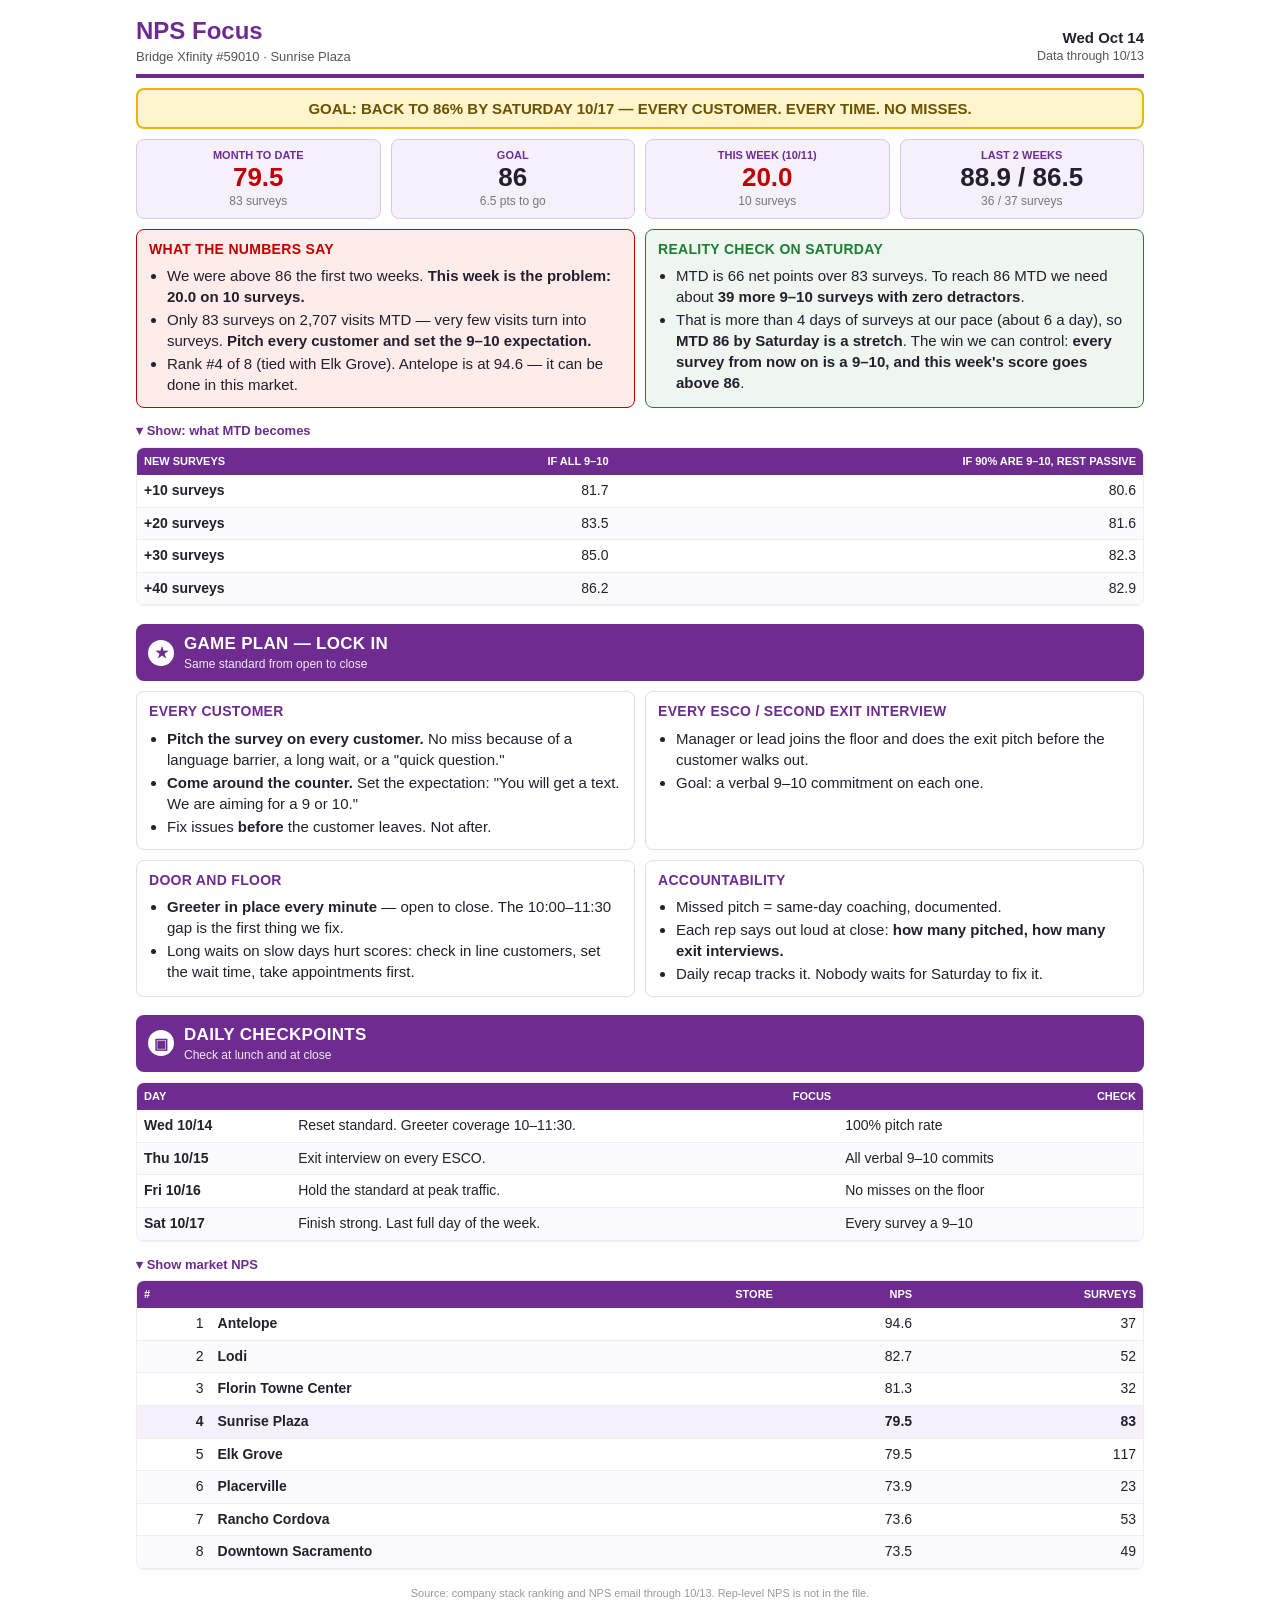
==== nps/index.html @ e445a286 "Add NPS Focus page; fix Kevin from Day 13 file Co-Authored-By: Claude Sonnet 5.5 <noreply@anthropic." ====
<!DOCTYPE html>
<html lang="en"><head><meta charset="UTF-8"><meta name="viewport" content="width=device-width, initial-scale=1">
<title>NPS Focus — Bridge Xfinity #59010 — Back to 86% by Saturday</title>
<style>
:root{--p:#6E2C91;--pl:#F5F0FA;--bd:#E3DCEC;--g:#1E7E34;--r:#C00000;--a:#B8720C;--t:#241F2E;--mut:#777}
*{box-sizing:border-box} body{margin:0;font-family:'Segoe UI',Arial,sans-serif;color:var(--t);background:#fff;font-size:15px;line-height:1.4;-webkit-print-color-adjust:exact;print-color-adjust:exact}
.wrap{max-width:1040px;margin:0 auto;padding:14px 16px 30px}
header{display:flex;justify-content:space-between;align-items:flex-end;border-bottom:4px solid var(--p);padding-bottom:8px;gap:10px;flex-wrap:wrap}
header h1{margin:0;font-size:24px;color:var(--p)} header .s{font-size:13px;color:#555} header .d{text-align:right;font-weight:700} header .d small{display:block;font-weight:400;color:#555}
.goalbar{background:#FFF4CE;border:2px solid #E8B800;border-radius:8px;padding:8px 12px;margin:10px 0;text-align:center;font-weight:700;color:#6b5200}
nav{display:flex;gap:6px;margin:8px 0;position:sticky;top:0;background:#fff;padding:6px 0;z-index:5}
nav a{flex:1;text-align:center;background:var(--pl);border:1px solid #D9C7EC;border-radius:6px;padding:7px 2px;color:var(--p);font-weight:700;text-decoration:none;font-size:13px}
.sec{margin-top:18px}
.band{display:flex;align-items:center;gap:10px;background:var(--p);color:#fff;border-radius:8px;padding:8px 12px;margin-bottom:10px}
.band .n{background:#fff;color:var(--p);width:26px;height:26px;border-radius:50%;font-weight:800;display:flex;align-items:center;justify-content:center;flex:none}
.band b{font-size:17px;text-transform:uppercase;letter-spacing:.3px} .band span.sub{display:block;font-size:12px;opacity:.9}
.grid{display:grid;grid-template-columns:repeat(2,1fr);gap:10px}
.card{border:1px solid var(--bd);border-radius:8px;padding:10px 12px;background:#fff}
.card h3{margin:0 0 6px;font-size:14px;color:var(--p);text-transform:uppercase;letter-spacing:.3px}
.card.alert{background:#FDECEA;border-color:var(--r)} .card.alert h3{color:var(--r)}
.card.green{background:#EEF6EF;border-color:var(--g)} .card.green h3{color:var(--g)}
.card ul{margin:0;padding-left:18px} .card li{margin:2px 0}
.tiles{display:grid;grid-template-columns:repeat(4,1fr);gap:10px;margin-bottom:10px}
.tile{background:var(--pl);border:1px solid #D9C7EC;border-radius:8px;padding:8px 10px;text-align:center}
.tile .l{font-size:11px;text-transform:uppercase;color:var(--p);font-weight:700} .tile .v{font-size:26px;font-weight:800;line-height:1.15} .tile .x{font-size:12px;color:var(--mut)}
.tile .v.red{color:var(--r)}
table{width:100%;border-collapse:collapse;font-size:14px}
th{background:var(--p);color:#fff;font-size:11px;text-transform:uppercase;padding:6px 7px;text-align:right} th:first-child,td.nm{text-align:left}
td{padding:6px 7px;text-align:right;border-bottom:1px solid #eee} td.nm{font-weight:600}
tr:nth-child(even) td{background:#FBFAFC} td.bad{background:#FDE0E0!important;color:var(--r);font-weight:800} tr.tot td{background:#EDE3F5!important;font-weight:800} tr.me td{background:#F5F0FA!important;font-weight:800}
.tw{overflow-x:auto;border:1px solid #eee;border-radius:8px}
.mut{color:var(--mut);font-size:.85em;font-weight:400}
details{margin-top:8px} summary{cursor:pointer;color:var(--p);font-weight:700;font-size:13px;padding:6px 0;list-style:none} summary::before{content:"▸ "} details[open] summary::before{content:"▾ "}
.nps{display:flex;gap:18px;align-items:center;border:1px solid var(--bd);border-radius:8px;padding:10px 14px;flex-wrap:wrap}
.nps .big{font-size:42px;font-weight:800;color:var(--r);line-height:1;text-align:center} .nps .big small{display:block;font-size:11px;color:var(--mut);font-weight:600}
.two{display:grid;grid-template-columns:1fr 1fr;gap:10px;margin:10px 0}
.nowrap td,.nowrap th{white-space:nowrap}
a{color:var(--p)} .goalbox{background:#EAF6EC;border:2px solid var(--g);border-radius:8px;padding:10px 14px;margin-bottom:10px}
.goalbox b.t{color:var(--g);text-transform:uppercase}
.foot{font-size:11px;color:#999;margin-top:16px;text-align:center}
@media(max-width:760px){.grid,.two{grid-template-columns:1fr} .tiles{grid-template-columns:repeat(2,1fr)} header h1{font-size:20px} header .d{text-align:left} table{font-size:13px}}
@page{size:11in 8.5in landscape;margin:.3in}
@media print{body{font-size:11px} nav{display:none} .wrap{max-width:none;padding:0} .sec{break-after:page;margin-top:0} .sec:last-of-type{break-after:auto} table{font-size:10.5px} .tile .v{font-size:20px} th{font-size:9px} td{padding:3px 6px} summary{display:none} details:not([open]){display:none} #ops{break-after:auto} #nps{break-after:page} .card{break-inside:avoid}}
.big2{font-size:34px;font-weight:800;color:var(--r)} .pill{display:inline-block;background:#FDECEA;color:var(--r);border-radius:10px;padding:1px 8px;font-weight:700}</style></head><body><div class="wrap">
<header><div><h1>NPS Focus</h1><div class="s">Bridge Xfinity #59010 · Sunrise Plaza</div></div><div class="d">Wed Oct 14<small>Data through 10/13</small></div></header>
<div class="goalbar">GOAL: BACK TO 86% BY SATURDAY 10/17 — EVERY CUSTOMER. EVERY TIME. NO MISSES.</div>
<div class="tiles">
<div class="tile"><div class="l">Month to date</div><div class="v red">79.5</div><div class="x">83 surveys</div></div>
<div class="tile"><div class="l">Goal</div><div class="v">86</div><div class="x">6.5 pts to go</div></div>
<div class="tile"><div class="l">This week (10/11)</div><div class="v red">20.0</div><div class="x">10 surveys</div></div>
<div class="tile"><div class="l">Last 2 weeks</div><div class="v">88.9 / 86.5</div><div class="x">36 / 37 surveys</div></div></div>
<div class="grid">
<div class="card alert"><h3>What the numbers say</h3><ul>
<li>We were above 86 the first two weeks. <b>This week is the problem: 20.0 on 10 surveys.</b></li>
<li>Only 83 surveys on 2,707 visits MTD — very few visits turn into surveys. <b>Pitch every customer and set the 9–10 expectation.</b></li>
<li>Rank #4 of 8 (tied with Elk Grove). Antelope is at 94.6 — it can be done in this market.</li></ul></div>
<div class="card green"><h3>Reality check on Saturday</h3><ul>
<li>MTD is 66 net points over 83 surveys. To reach 86 MTD we need about <b>39 more 9–10 surveys with zero detractors</b>.</li>
<li>That is more than 4 days of surveys at our pace (about 6 a day), so <b>MTD 86 by Saturday is a stretch</b>. The win we can control: <b>every survey from now on is a 9–10, and this week's score goes above 86</b>.</li></ul></div></div>
<details open><summary>Show: what MTD becomes</summary>
<div class="tw"><table><thead><tr><th>New surveys</th><th>If all 9–10</th><th>If 90% are 9–10, rest passive</th></tr></thead><tbody><tr><td class="nm">+10 surveys</td><td>81.7</td><td>80.6</td></tr><tr><td class="nm">+20 surveys</td><td>83.5</td><td>81.6</td></tr><tr><td class="nm">+30 surveys</td><td>85.0</td><td>82.3</td></tr><tr><td class="nm">+40 surveys</td><td>86.2</td><td>82.9</td></tr></tbody></table></div></details>
<section class="sec" id="plan"><div class="band"><span class="n">★</span><div><b>Game Plan — Lock In</b><span class="sub">Same standard from open to close</span></div></div>
<div class="grid">
<div class="card"><h3>Every customer</h3><ul>
<li><b>Pitch the survey on every customer.</b> No miss because of a language barrier, a long wait, or a "quick question."</li>
<li><b>Come around the counter.</b> Set the expectation: "You will get a text. We are aiming for a 9 or 10."</li>
<li>Fix issues <b>before</b> the customer leaves. Not after.</li></ul></div>
<div class="card"><h3>Every ESCO / second exit interview</h3><ul>
<li>Manager or lead joins the floor and does the exit pitch before the customer walks out.</li>
<li>Goal: a verbal 9–10 commitment on each one.</li></ul></div>
<div class="card"><h3>Door and floor</h3><ul>
<li><b>Greeter in place every minute</b> — open to close. The 10:00–11:30 gap is the first thing we fix.</li>
<li>Long waits on slow days hurt scores: check in line customers, set the wait time, take appointments first.</li></ul></div>
<div class="card"><h3>Accountability</h3><ul>
<li>Missed pitch = same-day coaching, documented.</li>
<li>Each rep says out loud at close: <b>how many pitched, how many exit interviews.</b></li>
<li>Daily recap tracks it. Nobody waits for Saturday to fix it.</li></ul></div></div></section>
<section class="sec"><div class="band"><span class="n">▣</span><div><b>Daily Checkpoints</b><span class="sub">Check at lunch and at close</span></div></div>
<div class="tw"><table><thead><tr><th>Day</th><th>Focus</th><th>Check</th></tr></thead><tbody>
<tr><td class="nm">Wed 10/14</td><td style="text-align:left">Reset standard. Greeter coverage 10–11:30.</td><td style="text-align:left">100% pitch rate</td></tr>
<tr><td class="nm">Thu 10/15</td><td style="text-align:left">Exit interview on every ESCO.</td><td style="text-align:left">All verbal 9–10 commits</td></tr>
<tr><td class="nm">Fri 10/16</td><td style="text-align:left">Hold the standard at peak traffic.</td><td style="text-align:left">No misses on the floor</td></tr>
<tr><td class="nm">Sat 10/17</td><td style="text-align:left">Finish strong. Last full day of the week.</td><td style="text-align:left">Every survey a 9–10</td></tr></tbody></table></div></section>
<details open><summary>Show market NPS</summary><div class="tw"><table class="nowrap"><thead><tr><th>#</th><th>Store</th><th>NPS</th><th>Surveys</th></tr></thead><tbody><tr class=""><td>1</td><td class="nm">Antelope</td><td>94.6</td><td>37</td></tr><tr class=""><td>2</td><td class="nm">Lodi</td><td>82.7</td><td>52</td></tr><tr class=""><td>3</td><td class="nm">Florin Towne Center</td><td>81.3</td><td>32</td></tr><tr class="me"><td>4</td><td class="nm">Sunrise Plaza</td><td>79.5</td><td>83</td></tr><tr class=""><td>5</td><td class="nm">Elk Grove</td><td>79.5</td><td>117</td></tr><tr class=""><td>6</td><td class="nm">Placerville</td><td>73.9</td><td>23</td></tr><tr class=""><td>7</td><td class="nm">Rancho Cordova</td><td>73.6</td><td>53</td></tr><tr class=""><td>8</td><td class="nm">Downtown Sacramento</td><td>73.5</td><td>49</td></tr></tbody></table></div></details>
<div class="foot">Source: company stack ranking and NPS email through 10/13. Rep-level NPS is not in the file.</div>
</div></body></html>
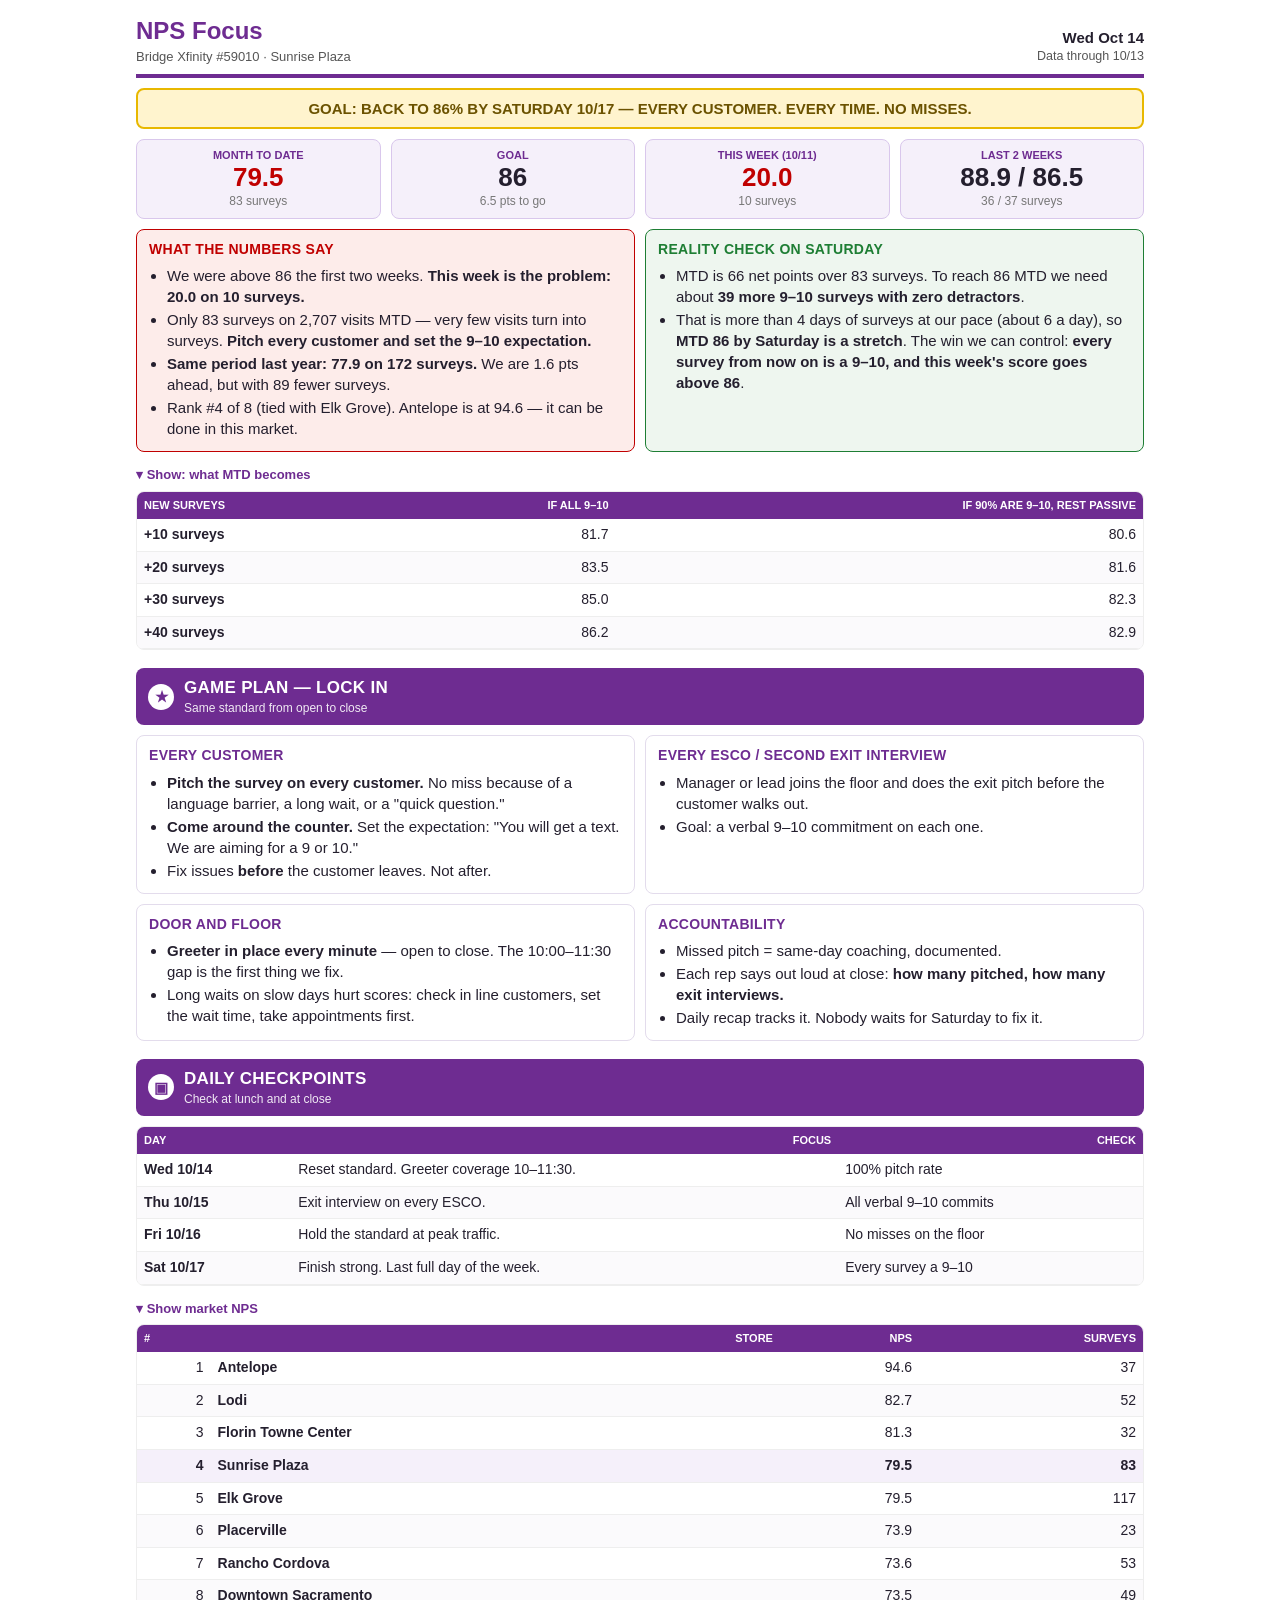
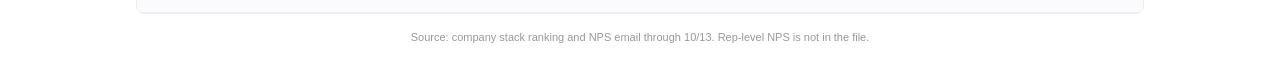
==== commit fc7df99e: "NPS page: add year-ago benchmark Co-Authored-By: Claude Sonnet 5.5 <noreply@anthropic.com> Claude-Se" ====
--- a/nps/index.html
+++ b/nps/index.html
@@ -53,7 +53,7 @@
 <div class="card alert"><h3>What the numbers say</h3><ul>
 <li>We were above 86 the first two weeks. <b>This week is the problem: 20.0 on 10 surveys.</b></li>
 <li>Only 83 surveys on 2,707 visits MTD — very few visits turn into surveys. <b>Pitch every customer and set the 9–10 expectation.</b></li>
-<li>Rank #4 of 8 (tied with Elk Grove). Antelope is at 94.6 — it can be done in this market.</li></ul></div>
+<li><b>Same period last year: 77.9 on 172 surveys.</b> We are 1.6 pts ahead, but with 89 fewer surveys.</li><li>Rank #4 of 8 (tied with Elk Grove). Antelope is at 94.6 — it can be done in this market.</li></ul></div>
 <div class="card green"><h3>Reality check on Saturday</h3><ul>
 <li>MTD is 66 net points over 83 surveys. To reach 86 MTD we need about <b>39 more 9–10 surveys with zero detractors</b>.</li>
 <li>That is more than 4 days of surveys at our pace (about 6 a day), so <b>MTD 86 by Saturday is a stretch</b>. The win we can control: <b>every survey from now on is a 9–10, and this week's score goes above 86</b>.</li></ul></div></div>
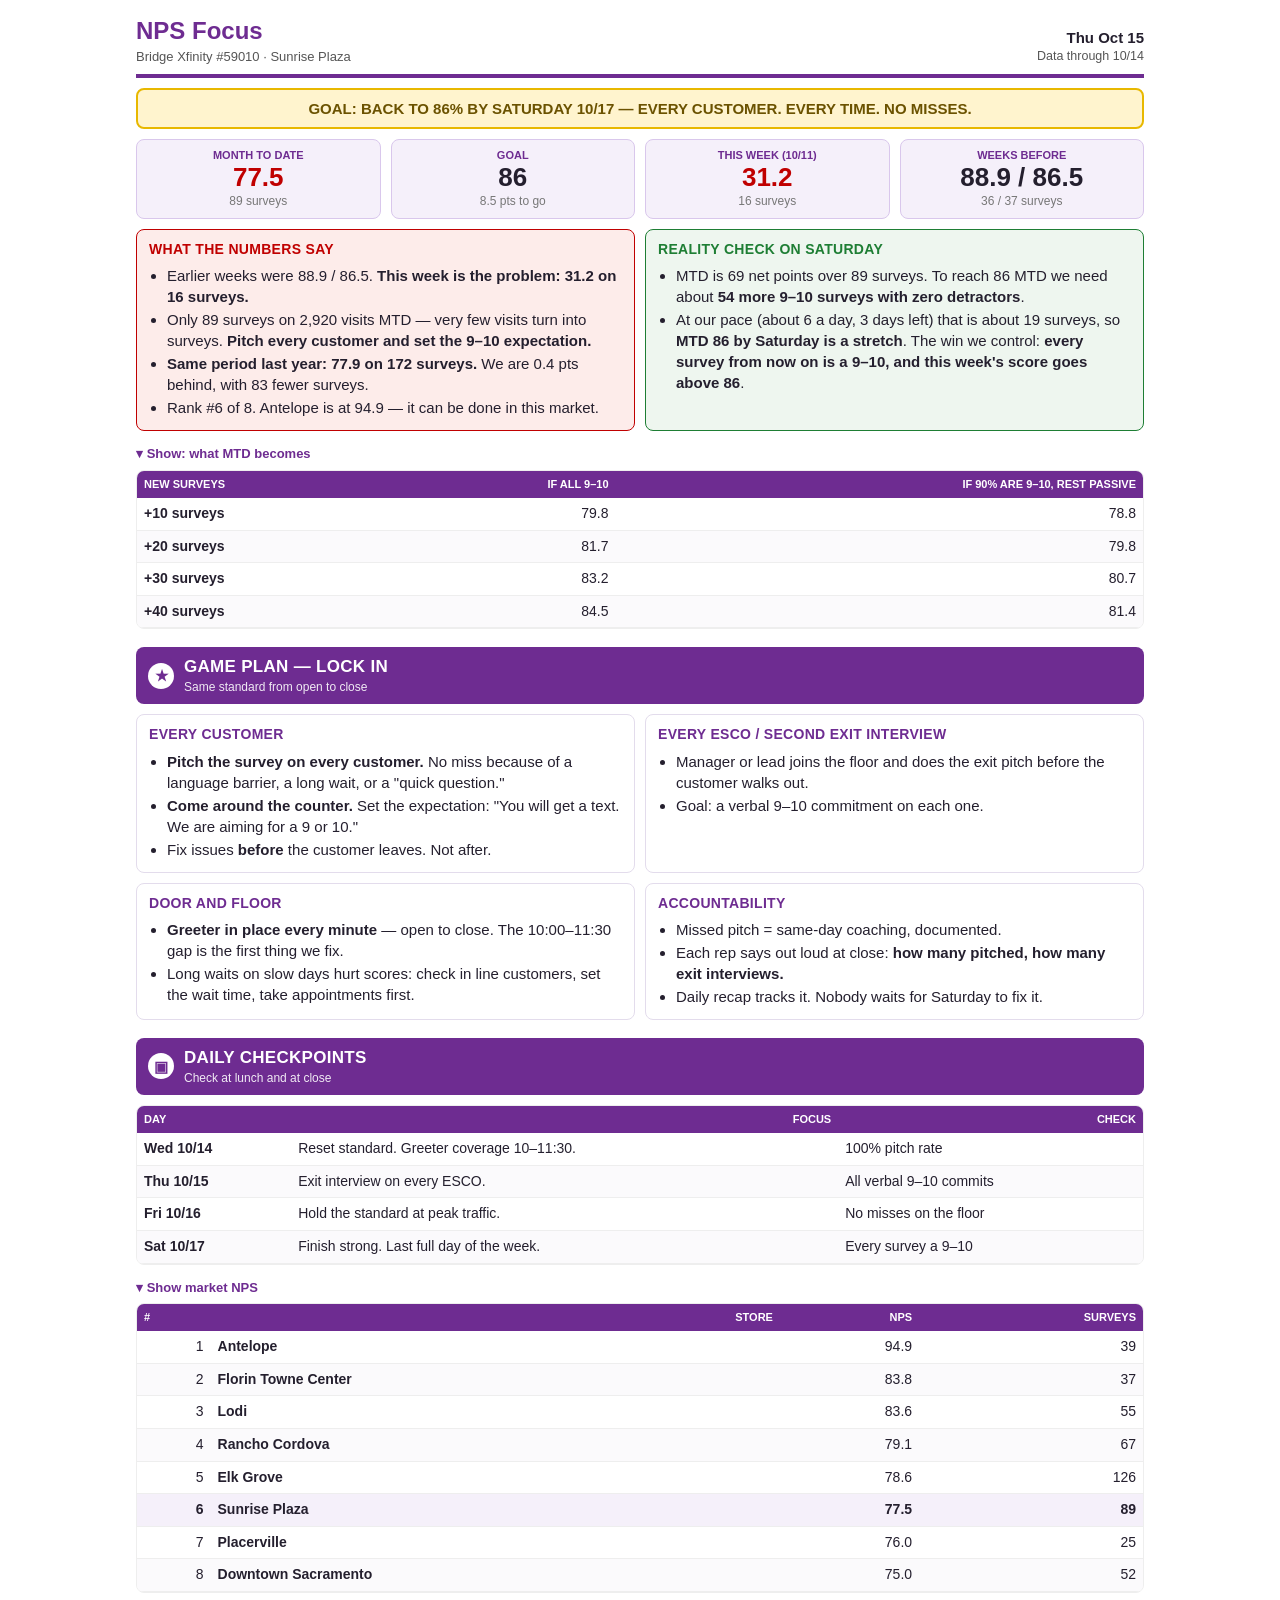
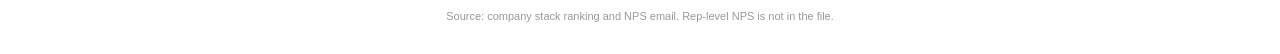
==== commit 2a5f919a: "Day 14 live board; NPS page now built from state (build_nps.py); NPS 77.5/89 Co-Authored-By: Claude " ====
--- a/nps/index.html
+++ b/nps/index.html
@@ -42,23 +42,22 @@
 @page{size:11in 8.5in landscape;margin:.3in}
 @media print{body{font-size:11px} nav{display:none} .wrap{max-width:none;padding:0} .sec{break-after:page;margin-top:0} .sec:last-of-type{break-after:auto} table{font-size:10.5px} .tile .v{font-size:20px} th{font-size:9px} td{padding:3px 6px} summary{display:none} details:not([open]){display:none} #ops{break-after:auto} #nps{break-after:page} .card{break-inside:avoid}}
 .big2{font-size:34px;font-weight:800;color:var(--r)} .pill{display:inline-block;background:#FDECEA;color:var(--r);border-radius:10px;padding:1px 8px;font-weight:700}</style></head><body><div class="wrap">
-<header><div><h1>NPS Focus</h1><div class="s">Bridge Xfinity #59010 · Sunrise Plaza</div></div><div class="d">Wed Oct 14<small>Data through 10/13</small></div></header>
+<header><div><h1>NPS Focus</h1><div class="s">Bridge Xfinity #59010 · Sunrise Plaza</div></div><div class="d">Thu Oct 15<small>Data through 10/14</small></div></header>
 <div class="goalbar">GOAL: BACK TO 86% BY SATURDAY 10/17 — EVERY CUSTOMER. EVERY TIME. NO MISSES.</div>
 <div class="tiles">
-<div class="tile"><div class="l">Month to date</div><div class="v red">79.5</div><div class="x">83 surveys</div></div>
-<div class="tile"><div class="l">Goal</div><div class="v">86</div><div class="x">6.5 pts to go</div></div>
-<div class="tile"><div class="l">This week (10/11)</div><div class="v red">20.0</div><div class="x">10 surveys</div></div>
-<div class="tile"><div class="l">Last 2 weeks</div><div class="v">88.9 / 86.5</div><div class="x">36 / 37 surveys</div></div></div>
+<div class="tile"><div class="l">Month to date</div><div class="v red">77.5</div><div class="x">89 surveys</div></div>
+<div class="tile"><div class="l">Goal</div><div class="v">86</div><div class="x">8.5 pts to go</div></div>
+<div class="tile"><div class="l">This week (10/11)</div><div class="v red">31.2</div><div class="x">16 surveys</div></div>
+<div class="tile"><div class="l">Weeks before</div><div class="v">88.9 / 86.5</div><div class="x">36 / 37 surveys</div></div></div>
 <div class="grid">
 <div class="card alert"><h3>What the numbers say</h3><ul>
-<li>We were above 86 the first two weeks. <b>This week is the problem: 20.0 on 10 surveys.</b></li>
-<li>Only 83 surveys on 2,707 visits MTD — very few visits turn into surveys. <b>Pitch every customer and set the 9–10 expectation.</b></li>
-<li><b>Same period last year: 77.9 on 172 surveys.</b> We are 1.6 pts ahead, but with 89 fewer surveys.</li><li>Rank #4 of 8 (tied with Elk Grove). Antelope is at 94.6 — it can be done in this market.</li></ul></div>
-<div class="card green"><h3>Reality check on Saturday</h3><ul>
-<li>MTD is 66 net points over 83 surveys. To reach 86 MTD we need about <b>39 more 9–10 surveys with zero detractors</b>.</li>
-<li>That is more than 4 days of surveys at our pace (about 6 a day), so <b>MTD 86 by Saturday is a stretch</b>. The win we can control: <b>every survey from now on is a 9–10, and this week's score goes above 86</b>.</li></ul></div></div>
+<li>Earlier weeks were 88.9 / 86.5. <b>This week is the problem: 31.2 on 16 surveys.</b></li>
+<li>Only 89 surveys on 2,920 visits MTD — very few visits turn into surveys. <b>Pitch every customer and set the 9–10 expectation.</b></li>
+<li><b>Same period last year: 77.9 on 172 surveys.</b> We are 0.4 pts behind, with 83 fewer surveys.</li>
+<li>Rank #6 of 8. Antelope is at 94.9 — it can be done in this market.</li></ul></div>
+<div class="card green"><h3>Reality check on Saturday</h3><ul><li>MTD is 69 net points over 89 surveys. To reach 86 MTD we need about <b>54 more 9–10 surveys with zero detractors</b>.</li><li>At our pace (about 6 a day, 3 days left) that is about 19 surveys, so <b>MTD 86 by Saturday is a stretch</b>. The win we control: <b>every survey from now on is a 9–10, and this week's score goes above 86</b>.</li></ul></div></div>
 <details open><summary>Show: what MTD becomes</summary>
-<div class="tw"><table><thead><tr><th>New surveys</th><th>If all 9–10</th><th>If 90% are 9–10, rest passive</th></tr></thead><tbody><tr><td class="nm">+10 surveys</td><td>81.7</td><td>80.6</td></tr><tr><td class="nm">+20 surveys</td><td>83.5</td><td>81.6</td></tr><tr><td class="nm">+30 surveys</td><td>85.0</td><td>82.3</td></tr><tr><td class="nm">+40 surveys</td><td>86.2</td><td>82.9</td></tr></tbody></table></div></details>
+<div class="tw"><table><thead><tr><th>New surveys</th><th>If all 9–10</th><th>If 90% are 9–10, rest passive</th></tr></thead><tbody><tr><td class="nm">+10 surveys</td><td>79.8</td><td>78.8</td></tr><tr><td class="nm">+20 surveys</td><td>81.7</td><td>79.8</td></tr><tr><td class="nm">+30 surveys</td><td>83.2</td><td>80.7</td></tr><tr><td class="nm">+40 surveys</td><td>84.5</td><td>81.4</td></tr></tbody></table></div></details>
 <section class="sec" id="plan"><div class="band"><span class="n">★</span><div><b>Game Plan — Lock In</b><span class="sub">Same standard from open to close</span></div></div>
 <div class="grid">
 <div class="card"><h3>Every customer</h3><ul>
@@ -81,6 +80,7 @@
 <tr><td class="nm">Thu 10/15</td><td style="text-align:left">Exit interview on every ESCO.</td><td style="text-align:left">All verbal 9–10 commits</td></tr>
 <tr><td class="nm">Fri 10/16</td><td style="text-align:left">Hold the standard at peak traffic.</td><td style="text-align:left">No misses on the floor</td></tr>
 <tr><td class="nm">Sat 10/17</td><td style="text-align:left">Finish strong. Last full day of the week.</td><td style="text-align:left">Every survey a 9–10</td></tr></tbody></table></div></section>
-<details open><summary>Show market NPS</summary><div class="tw"><table class="nowrap"><thead><tr><th>#</th><th>Store</th><th>NPS</th><th>Surveys</th></tr></thead><tbody><tr class=""><td>1</td><td class="nm">Antelope</td><td>94.6</td><td>37</td></tr><tr class=""><td>2</td><td class="nm">Lodi</td><td>82.7</td><td>52</td></tr><tr class=""><td>3</td><td class="nm">Florin Towne Center</td><td>81.3</td><td>32</td></tr><tr class="me"><td>4</td><td class="nm">Sunrise Plaza</td><td>79.5</td><td>83</td></tr><tr class=""><td>5</td><td class="nm">Elk Grove</td><td>79.5</td><td>117</td></tr><tr class=""><td>6</td><td class="nm">Placerville</td><td>73.9</td><td>23</td></tr><tr class=""><td>7</td><td class="nm">Rancho Cordova</td><td>73.6</td><td>53</td></tr><tr class=""><td>8</td><td class="nm">Downtown Sacramento</td><td>73.5</td><td>49</td></tr></tbody></table></div></details>
-<div class="foot">Source: company stack ranking and NPS email through 10/13. Rep-level NPS is not in the file.</div>
+
+<details open><summary>Show market NPS</summary><div class="tw"><table class="nowrap"><thead><tr><th>#</th><th>Store</th><th>NPS</th><th>Surveys</th></tr></thead><tbody><tr class=""><td>1</td><td class="nm">Antelope</td><td>94.9</td><td>39</td></tr><tr class=""><td>2</td><td class="nm">Florin Towne Center</td><td>83.8</td><td>37</td></tr><tr class=""><td>3</td><td class="nm">Lodi</td><td>83.6</td><td>55</td></tr><tr class=""><td>4</td><td class="nm">Rancho Cordova</td><td>79.1</td><td>67</td></tr><tr class=""><td>5</td><td class="nm">Elk Grove</td><td>78.6</td><td>126</td></tr><tr class="me"><td>6</td><td class="nm">Sunrise Plaza</td><td>77.5</td><td>89</td></tr><tr class=""><td>7</td><td class="nm">Placerville</td><td>76.0</td><td>25</td></tr><tr class=""><td>8</td><td class="nm">Downtown Sacramento</td><td>75.0</td><td>52</td></tr></tbody></table></div></details>
+<div class="foot">Source: company stack ranking and NPS email. Rep-level NPS is not in the file.</div>
 </div></body></html>
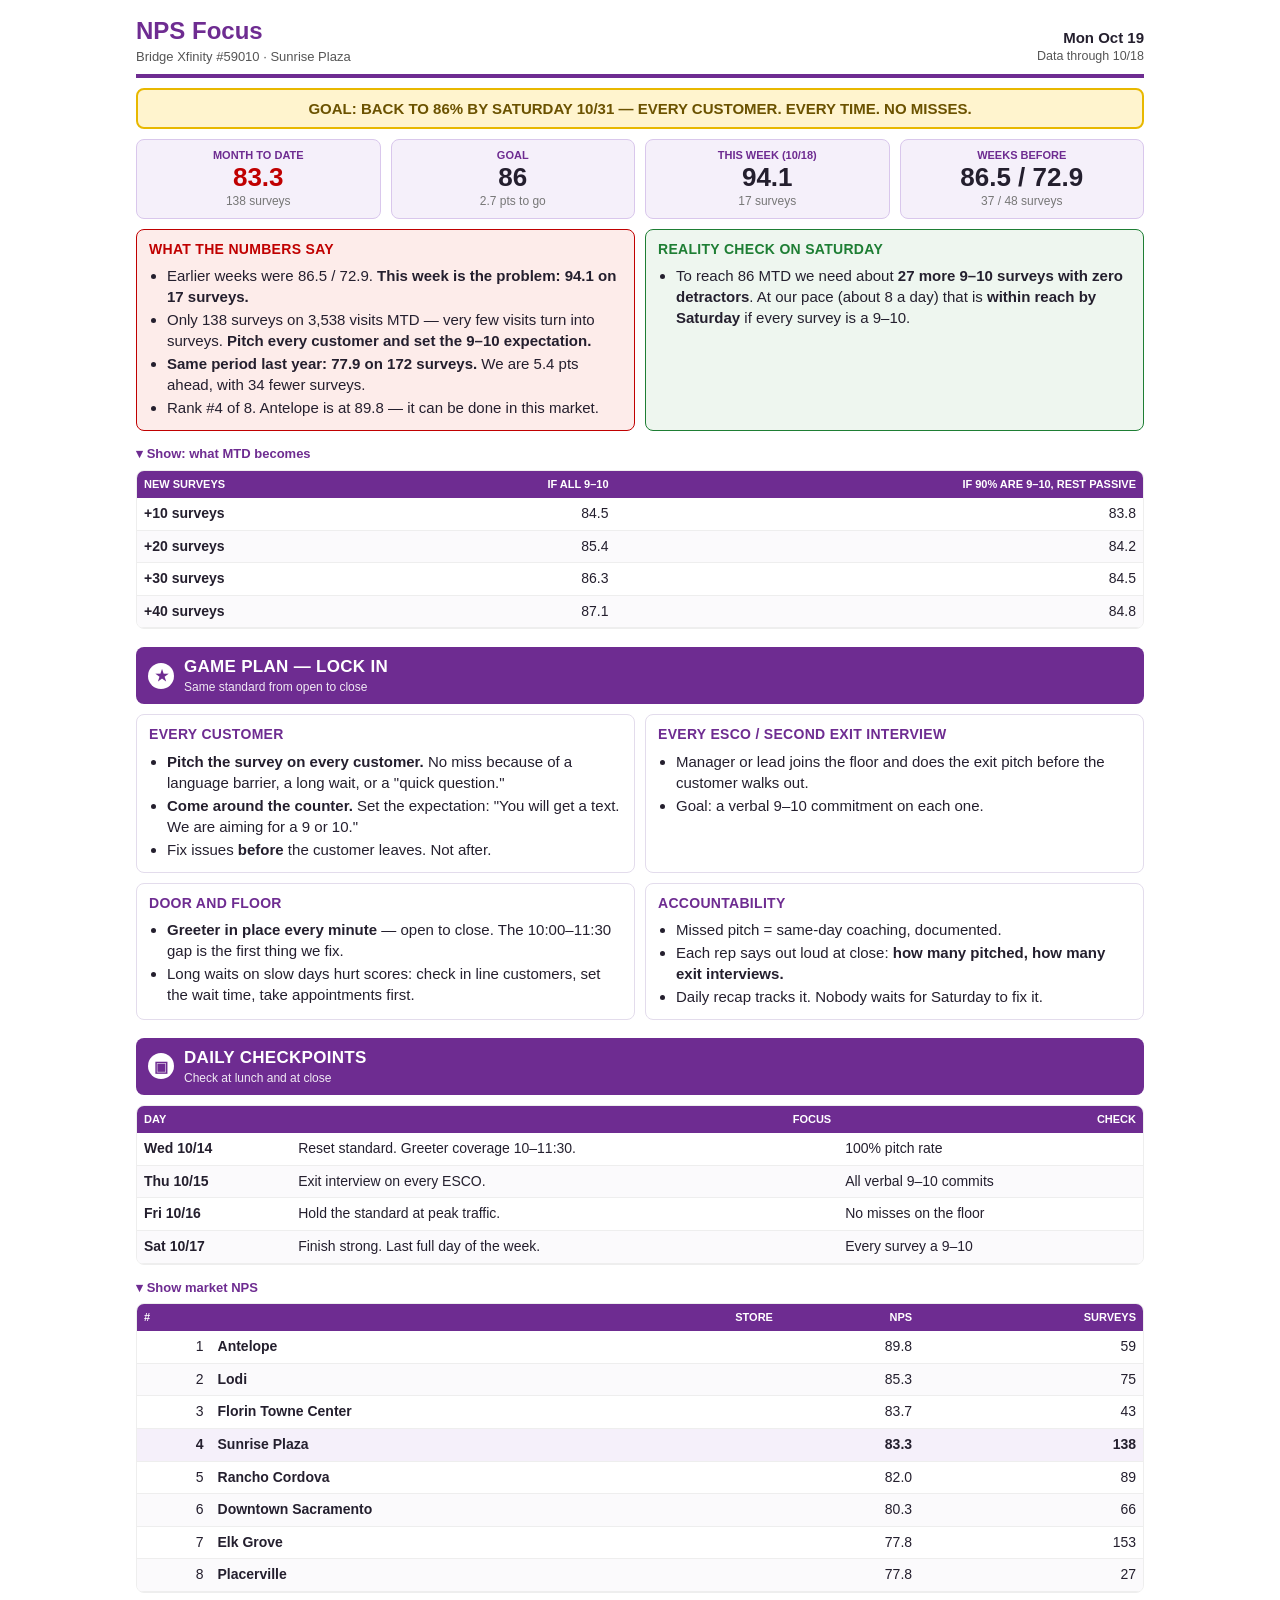
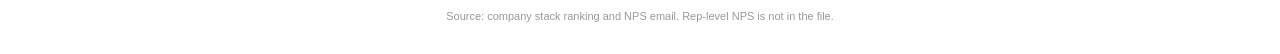
==== commit 5096cd69: "Update NPS to 83.3 / 138 surveys with weekly SMS tNPS; NPS page goal date to Sat 10/31 Co-Authored-B" ====
--- a/nps/index.html
+++ b/nps/index.html
@@ -42,22 +42,22 @@
 @page{size:11in 8.5in landscape;margin:.3in}
 @media print{body{font-size:11px} nav{display:none} .wrap{max-width:none;padding:0} .sec{break-after:page;margin-top:0} .sec:last-of-type{break-after:auto} table{font-size:10.5px} .tile .v{font-size:20px} th{font-size:9px} td{padding:3px 6px} summary{display:none} details:not([open]){display:none} #ops{break-after:auto} #nps{break-after:page} .card{break-inside:avoid}}
 .big2{font-size:34px;font-weight:800;color:var(--r)} .pill{display:inline-block;background:#FDECEA;color:var(--r);border-radius:10px;padding:1px 8px;font-weight:700}</style></head><body><div class="wrap">
-<header><div><h1>NPS Focus</h1><div class="s">Bridge Xfinity #59010 · Sunrise Plaza</div></div><div class="d">Thu Oct 15<small>Data through 10/14</small></div></header>
-<div class="goalbar">GOAL: BACK TO 86% BY SATURDAY 10/17 — EVERY CUSTOMER. EVERY TIME. NO MISSES.</div>
+<header><div><h1>NPS Focus</h1><div class="s">Bridge Xfinity #59010 · Sunrise Plaza</div></div><div class="d">Mon Oct 19<small>Data through 10/18</small></div></header>
+<div class="goalbar">GOAL: BACK TO 86% BY SATURDAY 10/31 — EVERY CUSTOMER. EVERY TIME. NO MISSES.</div>
 <div class="tiles">
-<div class="tile"><div class="l">Month to date</div><div class="v red">77.5</div><div class="x">89 surveys</div></div>
-<div class="tile"><div class="l">Goal</div><div class="v">86</div><div class="x">8.5 pts to go</div></div>
-<div class="tile"><div class="l">This week (10/11)</div><div class="v red">31.2</div><div class="x">16 surveys</div></div>
-<div class="tile"><div class="l">Weeks before</div><div class="v">88.9 / 86.5</div><div class="x">36 / 37 surveys</div></div></div>
+<div class="tile"><div class="l">Month to date</div><div class="v red">83.3</div><div class="x">138 surveys</div></div>
+<div class="tile"><div class="l">Goal</div><div class="v">86</div><div class="x">2.7 pts to go</div></div>
+<div class="tile"><div class="l">This week (10/18)</div><div class="v ">94.1</div><div class="x">17 surveys</div></div>
+<div class="tile"><div class="l">Weeks before</div><div class="v">86.5 / 72.9</div><div class="x">37 / 48 surveys</div></div></div>
 <div class="grid">
 <div class="card alert"><h3>What the numbers say</h3><ul>
-<li>Earlier weeks were 88.9 / 86.5. <b>This week is the problem: 31.2 on 16 surveys.</b></li>
-<li>Only 89 surveys on 2,920 visits MTD — very few visits turn into surveys. <b>Pitch every customer and set the 9–10 expectation.</b></li>
-<li><b>Same period last year: 77.9 on 172 surveys.</b> We are 0.4 pts behind, with 83 fewer surveys.</li>
-<li>Rank #6 of 8. Antelope is at 94.9 — it can be done in this market.</li></ul></div>
-<div class="card green"><h3>Reality check on Saturday</h3><ul><li>MTD is 69 net points over 89 surveys. To reach 86 MTD we need about <b>54 more 9–10 surveys with zero detractors</b>.</li><li>At our pace (about 6 a day, 3 days left) that is about 19 surveys, so <b>MTD 86 by Saturday is a stretch</b>. The win we control: <b>every survey from now on is a 9–10, and this week's score goes above 86</b>.</li></ul></div></div>
+<li>Earlier weeks were 86.5 / 72.9. <b>This week is the problem: 94.1 on 17 surveys.</b></li>
+<li>Only 138 surveys on 3,538 visits MTD — very few visits turn into surveys. <b>Pitch every customer and set the 9–10 expectation.</b></li>
+<li><b>Same period last year: 77.9 on 172 surveys.</b> We are 5.4 pts ahead, with 34 fewer surveys.</li>
+<li>Rank #4 of 8. Antelope is at 89.8 — it can be done in this market.</li></ul></div>
+<div class="card green"><h3>Reality check on Saturday</h3><ul><li>To reach 86 MTD we need about <b>27 more 9–10 surveys with zero detractors</b>. At our pace (about 8 a day) that is <b>within reach by Saturday</b> if every survey is a 9–10.</li></ul></div></div>
 <details open><summary>Show: what MTD becomes</summary>
-<div class="tw"><table><thead><tr><th>New surveys</th><th>If all 9–10</th><th>If 90% are 9–10, rest passive</th></tr></thead><tbody><tr><td class="nm">+10 surveys</td><td>79.8</td><td>78.8</td></tr><tr><td class="nm">+20 surveys</td><td>81.7</td><td>79.8</td></tr><tr><td class="nm">+30 surveys</td><td>83.2</td><td>80.7</td></tr><tr><td class="nm">+40 surveys</td><td>84.5</td><td>81.4</td></tr></tbody></table></div></details>
+<div class="tw"><table><thead><tr><th>New surveys</th><th>If all 9–10</th><th>If 90% are 9–10, rest passive</th></tr></thead><tbody><tr><td class="nm">+10 surveys</td><td>84.5</td><td>83.8</td></tr><tr><td class="nm">+20 surveys</td><td>85.4</td><td>84.2</td></tr><tr><td class="nm">+30 surveys</td><td>86.3</td><td>84.5</td></tr><tr><td class="nm">+40 surveys</td><td>87.1</td><td>84.8</td></tr></tbody></table></div></details>
 <section class="sec" id="plan"><div class="band"><span class="n">★</span><div><b>Game Plan — Lock In</b><span class="sub">Same standard from open to close</span></div></div>
 <div class="grid">
 <div class="card"><h3>Every customer</h3><ul>
@@ -81,6 +81,6 @@
 <tr><td class="nm">Fri 10/16</td><td style="text-align:left">Hold the standard at peak traffic.</td><td style="text-align:left">No misses on the floor</td></tr>
 <tr><td class="nm">Sat 10/17</td><td style="text-align:left">Finish strong. Last full day of the week.</td><td style="text-align:left">Every survey a 9–10</td></tr></tbody></table></div></section>
 
-<details open><summary>Show market NPS</summary><div class="tw"><table class="nowrap"><thead><tr><th>#</th><th>Store</th><th>NPS</th><th>Surveys</th></tr></thead><tbody><tr class=""><td>1</td><td class="nm">Antelope</td><td>94.9</td><td>39</td></tr><tr class=""><td>2</td><td class="nm">Florin Towne Center</td><td>83.8</td><td>37</td></tr><tr class=""><td>3</td><td class="nm">Lodi</td><td>83.6</td><td>55</td></tr><tr class=""><td>4</td><td class="nm">Rancho Cordova</td><td>79.1</td><td>67</td></tr><tr class=""><td>5</td><td class="nm">Elk Grove</td><td>78.6</td><td>126</td></tr><tr class="me"><td>6</td><td class="nm">Sunrise Plaza</td><td>77.5</td><td>89</td></tr><tr class=""><td>7</td><td class="nm">Placerville</td><td>76.0</td><td>25</td></tr><tr class=""><td>8</td><td class="nm">Downtown Sacramento</td><td>75.0</td><td>52</td></tr></tbody></table></div></details>
+<details open><summary>Show market NPS</summary><div class="tw"><table class="nowrap"><thead><tr><th>#</th><th>Store</th><th>NPS</th><th>Surveys</th></tr></thead><tbody><tr class=""><td>1</td><td class="nm">Antelope</td><td>89.8</td><td>59</td></tr><tr class=""><td>2</td><td class="nm">Lodi</td><td>85.3</td><td>75</td></tr><tr class=""><td>3</td><td class="nm">Florin Towne Center</td><td>83.7</td><td>43</td></tr><tr class="me"><td>4</td><td class="nm">Sunrise Plaza</td><td>83.3</td><td>138</td></tr><tr class=""><td>5</td><td class="nm">Rancho Cordova</td><td>82.0</td><td>89</td></tr><tr class=""><td>6</td><td class="nm">Downtown Sacramento</td><td>80.3</td><td>66</td></tr><tr class=""><td>7</td><td class="nm">Elk Grove</td><td>77.8</td><td>153</td></tr><tr class=""><td>8</td><td class="nm">Placerville</td><td>77.8</td><td>27</td></tr></tbody></table></div></details>
 <div class="foot">Source: company stack ranking and NPS email. Rep-level NPS is not in the file.</div>
 </div></body></html>
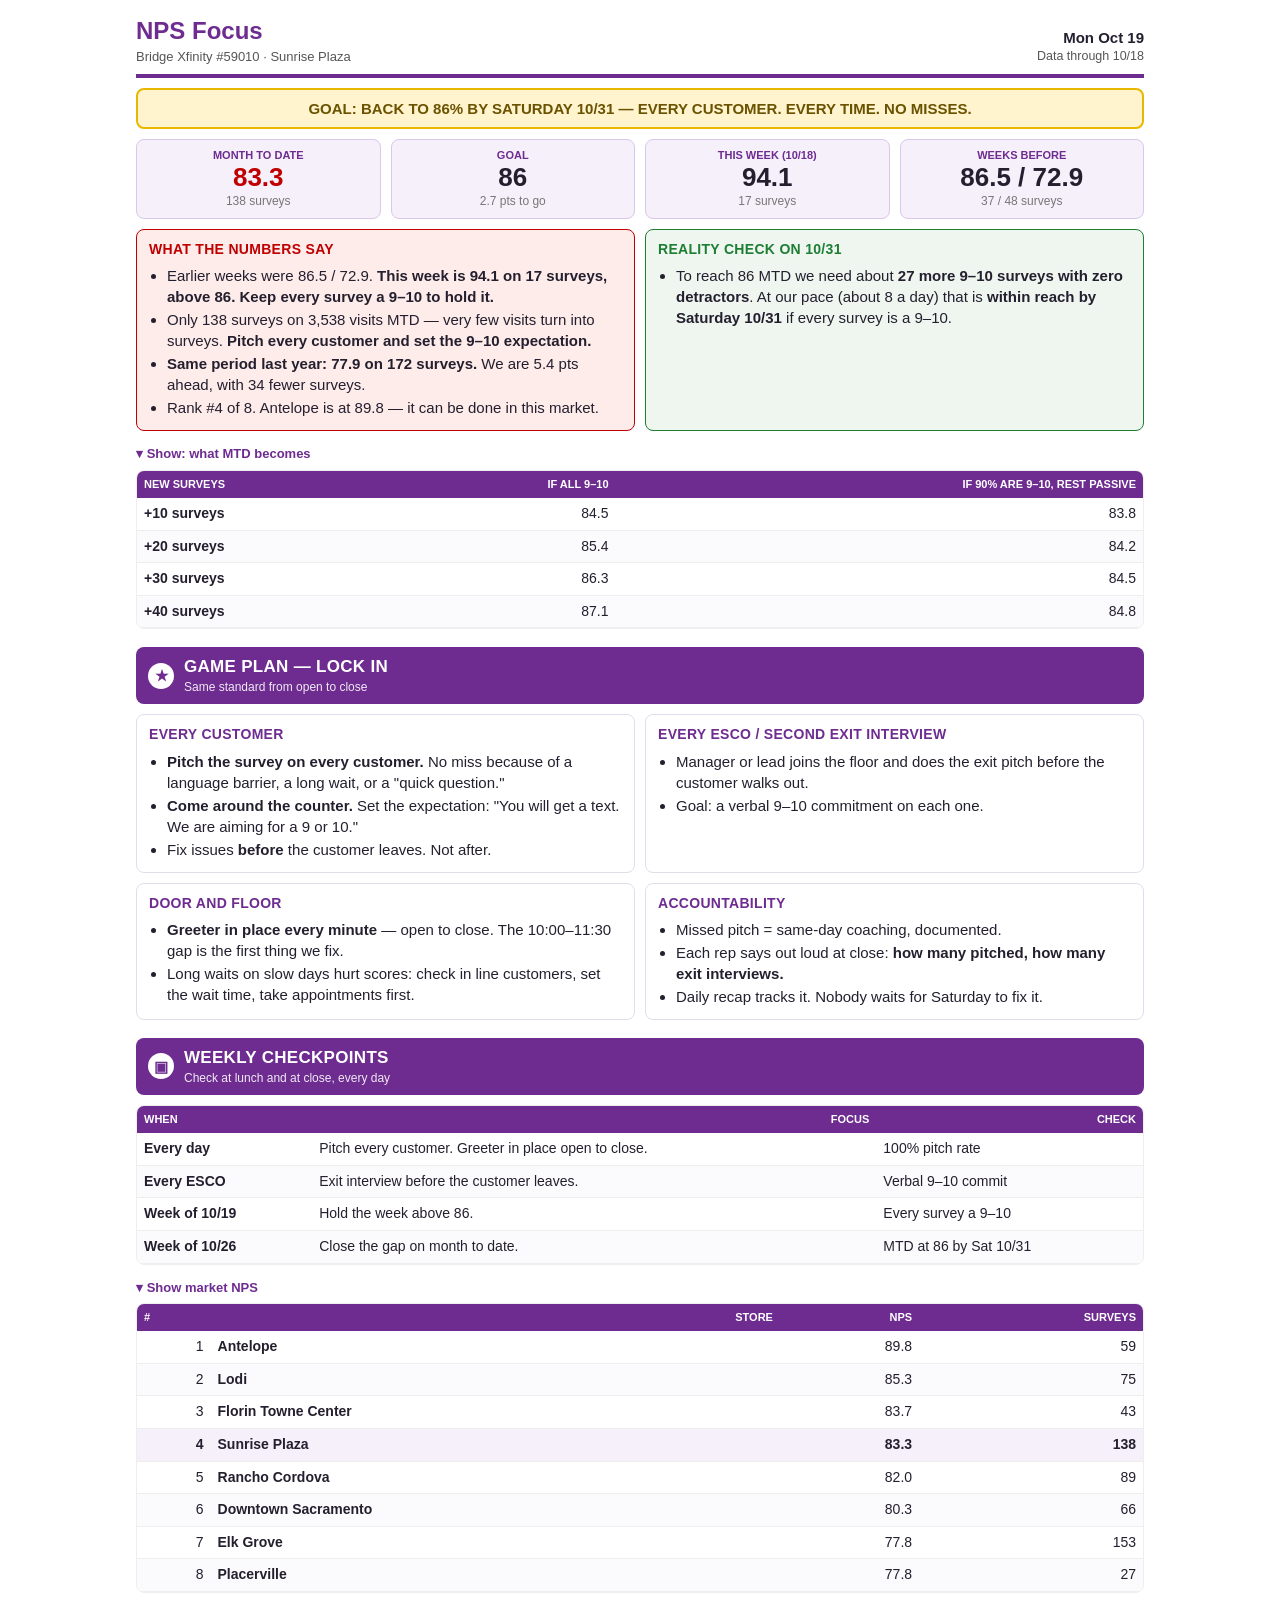
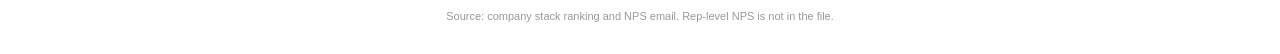
==== commit e4334cf5: "Day 18 resync: new plan target 670, new store-row layout; NPS page date-aware wording Co-Authored-By" ====
--- a/nps/index.html
+++ b/nps/index.html
@@ -51,11 +51,11 @@
 <div class="tile"><div class="l">Weeks before</div><div class="v">86.5 / 72.9</div><div class="x">37 / 48 surveys</div></div></div>
 <div class="grid">
 <div class="card alert"><h3>What the numbers say</h3><ul>
-<li>Earlier weeks were 86.5 / 72.9. <b>This week is the problem: 94.1 on 17 surveys.</b></li>
+<li>Earlier weeks were 86.5 / 72.9. <b>This week is 94.1 on 17 surveys, above 86. Keep every survey a 9–10 to hold it.</b></li>
 <li>Only 138 surveys on 3,538 visits MTD — very few visits turn into surveys. <b>Pitch every customer and set the 9–10 expectation.</b></li>
 <li><b>Same period last year: 77.9 on 172 surveys.</b> We are 5.4 pts ahead, with 34 fewer surveys.</li>
 <li>Rank #4 of 8. Antelope is at 89.8 — it can be done in this market.</li></ul></div>
-<div class="card green"><h3>Reality check on Saturday</h3><ul><li>To reach 86 MTD we need about <b>27 more 9–10 surveys with zero detractors</b>. At our pace (about 8 a day) that is <b>within reach by Saturday</b> if every survey is a 9–10.</li></ul></div></div>
+<div class="card green"><h3>Reality check on 10/31</h3><ul><li>To reach 86 MTD we need about <b>27 more 9–10 surveys with zero detractors</b>. At our pace (about 8 a day) that is <b>within reach by Saturday 10/31</b> if every survey is a 9–10.</li></ul></div></div>
 <details open><summary>Show: what MTD becomes</summary>
 <div class="tw"><table><thead><tr><th>New surveys</th><th>If all 9–10</th><th>If 90% are 9–10, rest passive</th></tr></thead><tbody><tr><td class="nm">+10 surveys</td><td>84.5</td><td>83.8</td></tr><tr><td class="nm">+20 surveys</td><td>85.4</td><td>84.2</td></tr><tr><td class="nm">+30 surveys</td><td>86.3</td><td>84.5</td></tr><tr><td class="nm">+40 surveys</td><td>87.1</td><td>84.8</td></tr></tbody></table></div></details>
 <section class="sec" id="plan"><div class="band"><span class="n">★</span><div><b>Game Plan — Lock In</b><span class="sub">Same standard from open to close</span></div></div>
@@ -74,12 +74,12 @@
 <li>Missed pitch = same-day coaching, documented.</li>
 <li>Each rep says out loud at close: <b>how many pitched, how many exit interviews.</b></li>
 <li>Daily recap tracks it. Nobody waits for Saturday to fix it.</li></ul></div></div></section>
-<section class="sec"><div class="band"><span class="n">▣</span><div><b>Daily Checkpoints</b><span class="sub">Check at lunch and at close</span></div></div>
-<div class="tw"><table><thead><tr><th>Day</th><th>Focus</th><th>Check</th></tr></thead><tbody>
-<tr><td class="nm">Wed 10/14</td><td style="text-align:left">Reset standard. Greeter coverage 10–11:30.</td><td style="text-align:left">100% pitch rate</td></tr>
-<tr><td class="nm">Thu 10/15</td><td style="text-align:left">Exit interview on every ESCO.</td><td style="text-align:left">All verbal 9–10 commits</td></tr>
-<tr><td class="nm">Fri 10/16</td><td style="text-align:left">Hold the standard at peak traffic.</td><td style="text-align:left">No misses on the floor</td></tr>
-<tr><td class="nm">Sat 10/17</td><td style="text-align:left">Finish strong. Last full day of the week.</td><td style="text-align:left">Every survey a 9–10</td></tr></tbody></table></div></section>
+<section class="sec"><div class="band"><span class="n">▣</span><div><b>Weekly Checkpoints</b><span class="sub">Check at lunch and at close, every day</span></div></div>
+<div class="tw"><table><thead><tr><th>When</th><th>Focus</th><th>Check</th></tr></thead><tbody>
+<tr><td class="nm">Every day</td><td style="text-align:left">Pitch every customer. Greeter in place open to close.</td><td style="text-align:left">100% pitch rate</td></tr>
+<tr><td class="nm">Every ESCO</td><td style="text-align:left">Exit interview before the customer leaves.</td><td style="text-align:left">Verbal 9–10 commit</td></tr>
+<tr><td class="nm">Week of 10/19</td><td style="text-align:left">Hold the week above 86.</td><td style="text-align:left">Every survey a 9–10</td></tr>
+<tr><td class="nm">Week of 10/26</td><td style="text-align:left">Close the gap on month to date.</td><td style="text-align:left">MTD at 86 by Sat 10/31</td></tr></tbody></table></div></section>
 
 <details open><summary>Show market NPS</summary><div class="tw"><table class="nowrap"><thead><tr><th>#</th><th>Store</th><th>NPS</th><th>Surveys</th></tr></thead><tbody><tr class=""><td>1</td><td class="nm">Antelope</td><td>89.8</td><td>59</td></tr><tr class=""><td>2</td><td class="nm">Lodi</td><td>85.3</td><td>75</td></tr><tr class=""><td>3</td><td class="nm">Florin Towne Center</td><td>83.7</td><td>43</td></tr><tr class="me"><td>4</td><td class="nm">Sunrise Plaza</td><td>83.3</td><td>138</td></tr><tr class=""><td>5</td><td class="nm">Rancho Cordova</td><td>82.0</td><td>89</td></tr><tr class=""><td>6</td><td class="nm">Downtown Sacramento</td><td>80.3</td><td>66</td></tr><tr class=""><td>7</td><td class="nm">Elk Grove</td><td>77.8</td><td>153</td></tr><tr class=""><td>8</td><td class="nm">Placerville</td><td>77.8</td><td>27</td></tr></tbody></table></div></details>
 <div class="foot">Source: company stack ranking and NPS email. Rep-level NPS is not in the file.</div>
